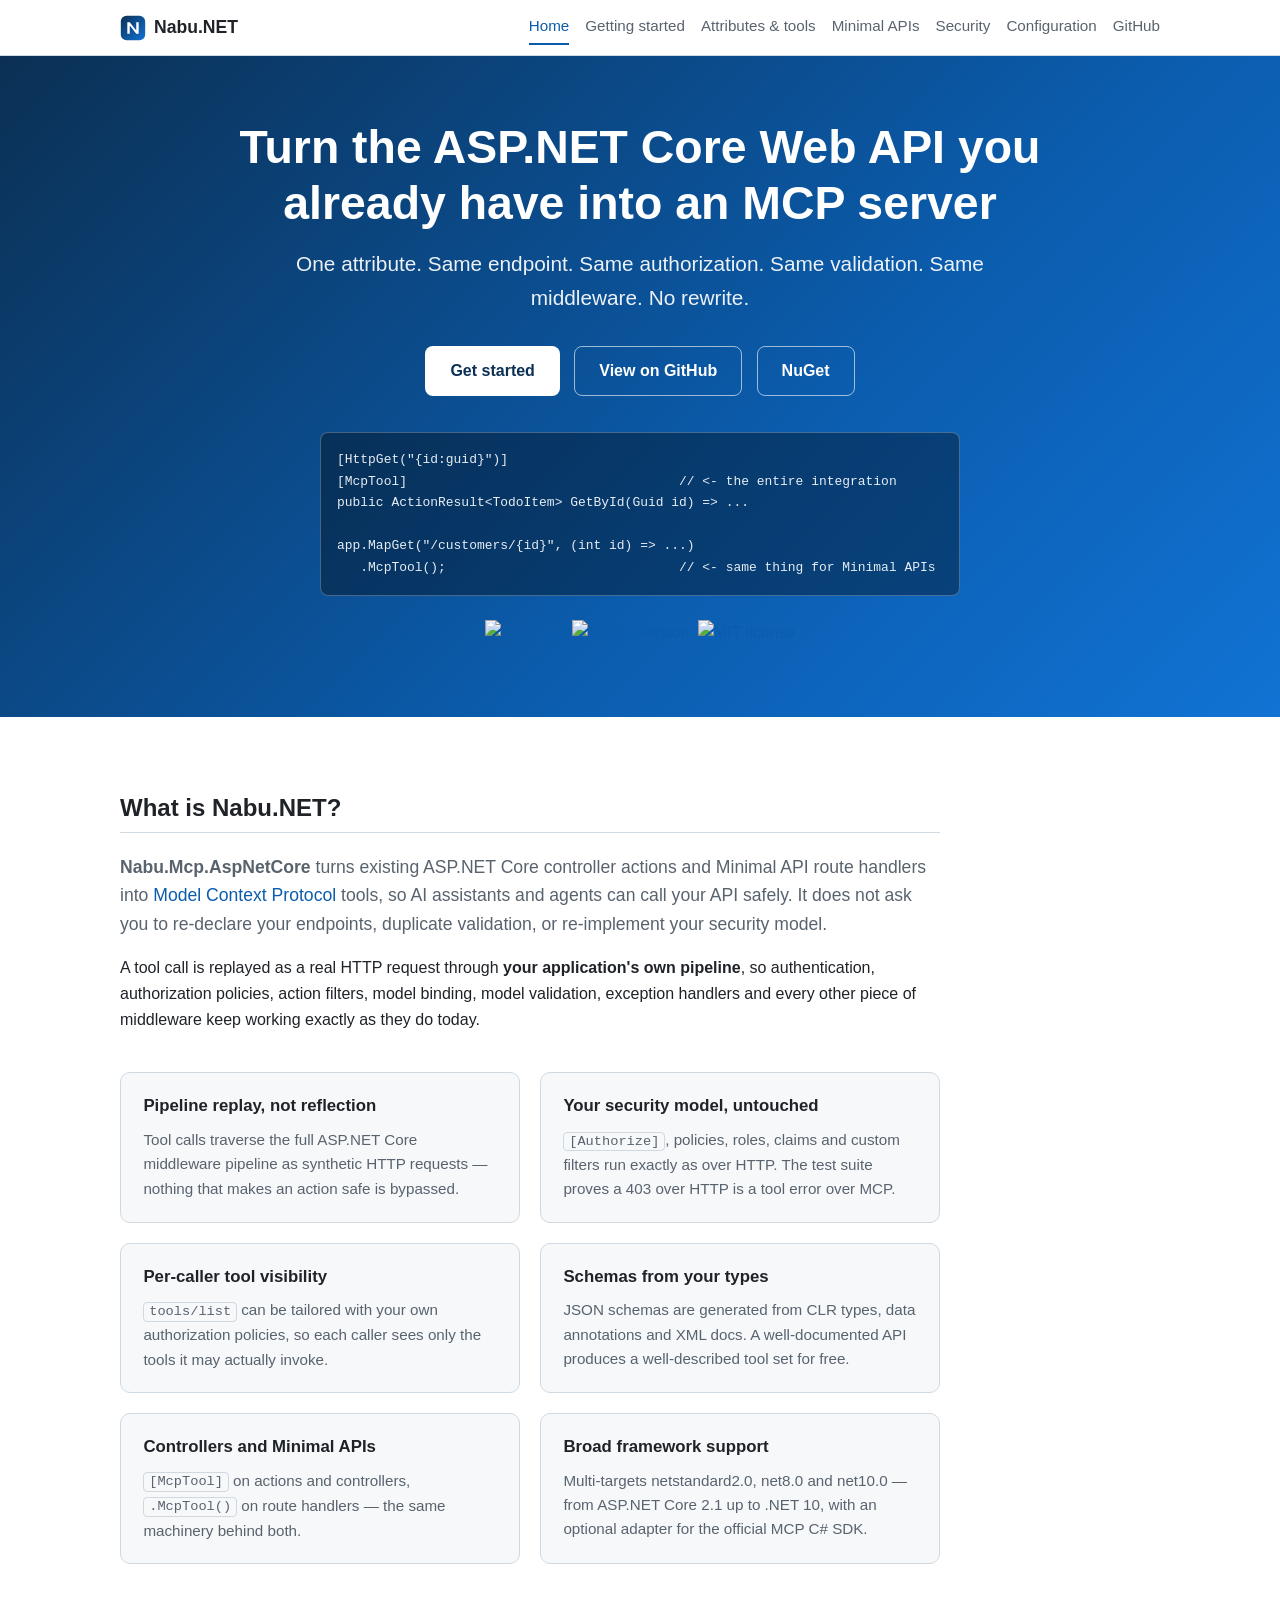
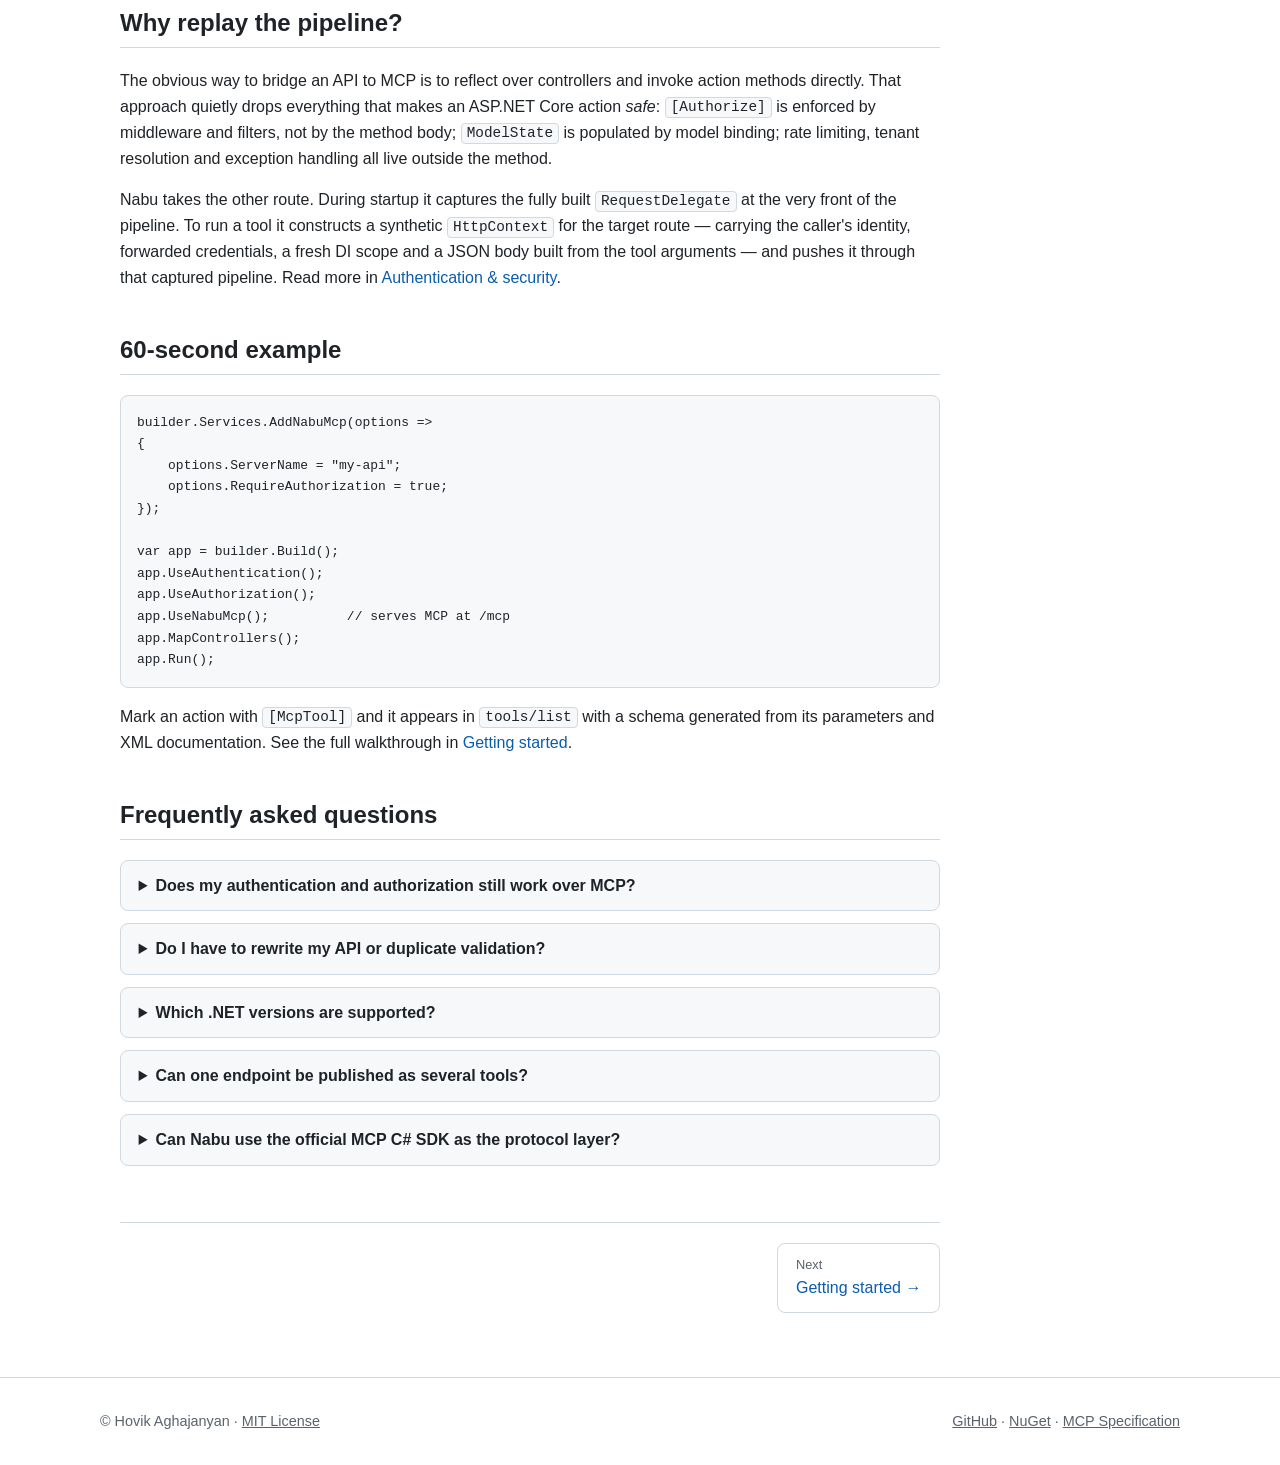
==== docs/index.html @ b9b26162 "Add SEO-optimized GitHub Pages documentation site - Static docs site under docs/: landing page, gett" ====
<!DOCTYPE html>
<html lang="en">
<head>
  <meta charset="utf-8">
  <meta name="viewport" content="width=device-width, initial-scale=1">
  <title>Nabu.NET — Turn your ASP.NET Core Web API into an MCP Server</title>
  <meta name="description" content="Nabu.Mcp.AspNetCore turns existing ASP.NET Core controllers and Minimal APIs into Model Context Protocol (MCP) tools with one attribute. Same endpoints, same authorization, same validation — no rewrite.">
  <link rel="canonical" href="https://hovik-aghajanyan.github.io/nabu.net/">
  <link rel="icon" type="image/svg+xml" href="assets/logo.svg">
  <link rel="stylesheet" href="assets/style.css">
  <link rel="sitemap" type="application/xml" href="sitemap.xml">

  <meta property="og:type" content="website">
  <meta property="og:site_name" content="Nabu.NET">
  <meta property="og:title" content="Nabu.NET — Turn your ASP.NET Core Web API into an MCP Server">
  <meta property="og:description" content="One attribute turns existing ASP.NET Core controllers and Minimal APIs into Model Context Protocol tools. Authentication, authorization, validation and middleware keep working.">
  <meta property="og:url" content="https://hovik-aghajanyan.github.io/nabu.net/">
  <meta property="og:image" content="https://hovik-aghajanyan.github.io/nabu.net/assets/og-image.png">
  <meta property="og:image:width" content="1200">
  <meta property="og:image:height" content="630">
  <meta name="twitter:card" content="summary_large_image">
  <meta name="twitter:title" content="Nabu.NET — Turn your ASP.NET Core Web API into an MCP Server">
  <meta name="twitter:description" content="One attribute turns existing ASP.NET Core controllers and Minimal APIs into Model Context Protocol tools — without rewriting your API.">
  <meta name="twitter:image" content="https://hovik-aghajanyan.github.io/nabu.net/assets/og-image.png">

  <script type="application/ld+json">
  {
    "@context": "https://schema.org",
    "@graph": [
      {
        "@type": "SoftwareSourceCode",
        "name": "Nabu.NET",
        "alternateName": "Nabu.Mcp.AspNetCore",
        "description": "A .NET library that turns existing ASP.NET Core controller actions and Minimal API route handlers into Model Context Protocol (MCP) tools. Tool calls are replayed as real HTTP requests through the application's own pipeline, so authentication, authorization, validation and middleware keep working.",
        "url": "https://hovik-aghajanyan.github.io/nabu.net/",
        "codeRepository": "https://github.com/hovik-aghajanyan/nabu.net",
        "programmingLanguage": "C#",
        "runtimePlatform": [".NET 8", ".NET 10", ".NET Standard 2.0"],
        "license": "https://opensource.org/licenses/MIT",
        "author": { "@type": "Person", "name": "Hovik Aghajanyan", "url": "https://aghajanyan.me" },
        "keywords": "MCP, Model Context Protocol, ASP.NET Core, Web API, Minimal API, C#, .NET, AI tools, LLM tools, MCP server"
      },
      {
        "@type": "FAQPage",
        "mainEntity": [
          {
            "@type": "Question",
            "name": "What is Nabu.NET?",
            "acceptedAnswer": {
              "@type": "Answer",
              "text": "Nabu.NET (package Nabu.Mcp.AspNetCore) is a .NET library that publishes existing ASP.NET Core controller actions and Minimal API route handlers as Model Context Protocol (MCP) tools. Adding the [McpTool] attribute — or the .McpTool() endpoint convention — is the entire integration."
            }
          },
          {
            "@type": "Question",
            "name": "Does my authentication and authorization still work over MCP?",
            "acceptedAnswer": {
              "@type": "Answer",
              "text": "Yes. Every tool call is replayed as a synthetic HTTP request through the application's own middleware pipeline, so [Authorize] attributes, policies, filters, model validation and exception handlers run exactly as they do for a real HTTP request. The same action that returns 403 over HTTP returns an isError tool result over MCP for the same caller."
            }
          },
          {
            "@type": "Question",
            "name": "Which .NET versions does Nabu.NET support?",
            "acceptedAnswer": {
              "@type": "Answer",
              "text": "The library multi-targets netstandard2.0 (for ASP.NET Core 2.1/2.2 apps), net8.0 and net10.0. Minimal API discovery requires endpoint routing and is available on the modern targets."
            }
          },
          {
            "@type": "Question",
            "name": "Do I have to rewrite my API or duplicate validation to expose MCP tools?",
            "acceptedAnswer": {
              "@type": "Answer",
              "text": "No. Nabu.NET reads the routing and model-binding metadata your API already declares, generates JSON schemas from your CLR types and XML documentation, and replays tool calls through the existing pipeline. There is nothing to re-declare and no second security model to maintain."
            }
          },
          {
            "@type": "Question",
            "name": "Can Nabu.NET use the official MCP C# SDK?",
            "acceptedAnswer": {
              "@type": "Answer",
              "text": "Yes. The Nabu.Mcp.ModelContextProtocol package serves Nabu's tools through the official ModelContextProtocol C# SDK instead of the built-in protocol layer, with the same discovery, visibility rules and pipeline replay."
            }
          }
        ]
      }
    ]
  }
  </script>
</head>
<body>

<header class="site-header">
  <div class="inner">
    <a class="brand" href="./"><img src="assets/logo.svg" alt="" width="26" height="26"> Nabu.NET</a>
    <nav class="site-nav" aria-label="Main">
      <a href="./" aria-current="page">Home</a>
      <a href="getting-started.html">Getting started</a>
      <a href="attributes-and-tools.html">Attributes &amp; tools</a>
      <a href="minimal-apis.html">Minimal APIs</a>
      <a href="security.html">Security</a>
      <a href="configuration.html">Configuration</a>
      <a href="https://github.com/hovik-aghajanyan/nabu.net" rel="noopener">GitHub</a>
    </nav>
  </div>
</header>

<div class="hero">
  <h1>Turn the ASP.NET Core Web API you already have into an MCP server</h1>
  <p class="tagline">One attribute. Same endpoint. Same authorization. Same validation. Same middleware. No rewrite.</p>
  <div class="actions">
    <a class="btn btn-primary" href="getting-started.html">Get started</a>
    <a class="btn btn-ghost" href="https://github.com/hovik-aghajanyan/nabu.net" rel="noopener">View on GitHub</a>
    <a class="btn btn-ghost" href="https://www.nuget.org/packages/Nabu.Mcp.AspNetCore" rel="noopener">NuGet</a>
  </div>
  <pre><code>[HttpGet("{id:guid}")]
[McpTool]                                   // &lt;- the entire integration
public ActionResult&lt;TodoItem&gt; GetById(Guid id) =&gt; ...

app.MapGet("/customers/{id}", (int id) =&gt; ...)
   .McpTool();                              // &lt;- same thing for Minimal APIs</code></pre>
  <div class="badges">
    <a href="https://github.com/hovik-aghajanyan/nabu.net/actions/workflows/ci.yml" rel="noopener"><img src="https://github.com/hovik-aghajanyan/nabu.net/actions/workflows/ci.yml/badge.svg" alt="CI status" loading="lazy"></a>
    <a href="https://www.nuget.org/packages/Nabu.Mcp.AspNetCore" rel="noopener"><img src="https://img.shields.io/nuget/v/Nabu.Mcp.AspNetCore.svg" alt="NuGet version" loading="lazy"></a>
    <a href="https://github.com/hovik-aghajanyan/nabu.net/blob/main/LICENSE" rel="noopener"><img src="https://img.shields.io/badge/license-MIT-blue.svg" alt="MIT license" loading="lazy"></a>
  </div>
</div>

<main>
  <article class="doc">
    <h2 id="what-is-nabu">What is Nabu.NET?</h2>
    <p class="lede">
      <strong>Nabu.Mcp.AspNetCore</strong> turns existing ASP.NET Core controller actions and Minimal API
      route handlers into <a href="https://modelcontextprotocol.io" rel="noopener">Model Context Protocol</a>
      tools, so AI assistants and agents can call your API safely. It does not ask you to re-declare your
      endpoints, duplicate validation, or re-implement your security model.
    </p>
    <p>
      A tool call is replayed as a real HTTP request through <strong>your application's own pipeline</strong>,
      so authentication, authorization policies, action filters, model binding, model validation, exception
      handlers and every other piece of middleware keep working exactly as they do today.
    </p>

    <div class="features">
      <div class="feature">
        <h3>Pipeline replay, not reflection</h3>
        <p>Tool calls traverse the full ASP.NET Core middleware pipeline as synthetic HTTP requests — nothing that makes an action safe is bypassed.</p>
      </div>
      <div class="feature">
        <h3>Your security model, untouched</h3>
        <p><code>[Authorize]</code>, policies, roles, claims and custom filters run exactly as over HTTP. The test suite proves a 403 over HTTP is a tool error over MCP.</p>
      </div>
      <div class="feature">
        <h3>Per-caller tool visibility</h3>
        <p><code>tools/list</code> can be tailored with your own authorization policies, so each caller sees only the tools it may actually invoke.</p>
      </div>
      <div class="feature">
        <h3>Schemas from your types</h3>
        <p>JSON schemas are generated from CLR types, data annotations and XML docs. A well-documented API produces a well-described tool set for free.</p>
      </div>
      <div class="feature">
        <h3>Controllers and Minimal APIs</h3>
        <p><code>[McpTool]</code> on actions and controllers, <code>.McpTool()</code> on route handlers — the same machinery behind both.</p>
      </div>
      <div class="feature">
        <h3>Broad framework support</h3>
        <p>Multi-targets netstandard2.0, net8.0 and net10.0 — from ASP.NET Core 2.1 up to .NET 10, with an optional adapter for the official MCP C# SDK.</p>
      </div>
    </div>

    <h2 id="why-pipeline-replay">Why replay the pipeline?</h2>
    <p>
      The obvious way to bridge an API to MCP is to reflect over controllers and invoke action methods
      directly. That approach quietly drops everything that makes an ASP.NET Core action <em>safe</em>:
      <code>[Authorize]</code> is enforced by middleware and filters, not by the method body;
      <code>ModelState</code> is populated by model binding; rate limiting, tenant resolution and exception
      handling all live outside the method.
    </p>
    <p>
      Nabu takes the other route. During startup it captures the fully built <code>RequestDelegate</code>
      at the very front of the pipeline. To run a tool it constructs a synthetic <code>HttpContext</code>
      for the target route — carrying the caller's identity, forwarded credentials, a fresh DI scope and a
      JSON body built from the tool arguments — and pushes it through that captured pipeline.
      Read more in <a href="security.html">Authentication &amp; security</a>.
    </p>

    <h2 id="quick-example">60-second example</h2>
    <pre><code>builder.Services.AddNabuMcp(options =&gt;
{
    options.ServerName = "my-api";
    options.RequireAuthorization = true;
});

var app = builder.Build();
app.UseAuthentication();
app.UseAuthorization();
app.UseNabuMcp();          // serves MCP at /mcp
app.MapControllers();
app.Run();</code></pre>
    <p>
      Mark an action with <code>[McpTool]</code> and it appears in <code>tools/list</code> with a schema
      generated from its parameters and XML documentation. See the full walkthrough in
      <a href="getting-started.html">Getting started</a>.
    </p>

    <h2 id="faq">Frequently asked questions</h2>
    <details class="faq">
      <summary>Does my authentication and authorization still work over MCP?</summary>
      <p>Yes. Every tool call runs through the application's own middleware pipeline, so
      <code>[Authorize]</code>, policies, filters and validation behave exactly as for a real HTTP request.
      Details in <a href="security.html">Authentication &amp; security</a>.</p>
    </details>
    <details class="faq">
      <summary>Do I have to rewrite my API or duplicate validation?</summary>
      <p>No. Nabu reads the routing and binding metadata your API already declares and replays tool calls
      through the existing pipeline. There is nothing to re-declare and no second security model to maintain.</p>
    </details>
    <details class="faq">
      <summary>Which .NET versions are supported?</summary>
      <p>netstandard2.0 (ASP.NET Core 2.1/2.2), net8.0 and net10.0. See
      <a href="configuration.html#target-frameworks">Target frameworks</a>.</p>
    </details>
    <details class="faq">
      <summary>Can one endpoint be published as several tools?</summary>
      <p>Yes — apply <code>[McpTool]</code> repeatedly with different names, parameter subsets and pinned
      constants. See <a href="attributes-and-tools.html#one-action-several-tools">One action, several tools</a>.</p>
    </details>
    <details class="faq">
      <summary>Can Nabu use the official MCP C# SDK as the protocol layer?</summary>
      <p>Yes. The <code>Nabu.Mcp.ModelContextProtocol</code> package mounts the official SDK's Streamable
      HTTP endpoint while Nabu answers <code>tools/list</code> and <code>tools/call</code> behind it.
      See <a href="configuration.html#official-sdk">Using the official MCP SDK</a>.</p>
    </details>

    <div class="pager">
      <span></span>
      <a href="getting-started.html"><span class="dir">Next</span>Getting started →</a>
    </div>
  </article>
</main>

<footer class="site-footer">
  <div class="inner">
    <span>© Hovik Aghajanyan · <a href="https://github.com/hovik-aghajanyan/nabu.net/blob/main/LICENSE" rel="noopener">MIT License</a></span>
    <span><a href="https://github.com/hovik-aghajanyan/nabu.net" rel="noopener">GitHub</a> · <a href="https://www.nuget.org/packages/Nabu.Mcp.AspNetCore" rel="noopener">NuGet</a> · <a href="https://modelcontextprotocol.io" rel="noopener">MCP Specification</a></span>
  </div>
</footer>

</body>
</html>
---- docs/assets/style.css ----
/* Nabu.NET documentation site */
:root {
  --bg: #ffffff;
  --bg-soft: #f6f8fa;
  --bg-code: #f6f8fa;
  --text: #1f2328;
  --text-soft: #59636e;
  --accent: #0b5cad;
  --accent-strong: #0a4f95;
  --border: #d1d9e0;
  --hero-bg: linear-gradient(135deg, #0b3054 0%, #0b5cad 60%, #1173d4 100%);
  --hero-text: #ffffff;
  --badge-bg: #ddf4ff;
  --badge-text: #0b5cad;
  --table-stripe: #f6f8fa;
}

@media (prefers-color-scheme: dark) {
  :root {
    --bg: #0d1117;
    --bg-soft: #161b22;
    --bg-code: #161b22;
    --text: #e6edf3;
    --text-soft: #9198a1;
    --accent: #58a6ff;
    --accent-strong: #79b8ff;
    --border: #30363d;
    --hero-bg: linear-gradient(135deg, #0a2540 0%, #0b3d6e 60%, #0b5cad 100%);
    --hero-text: #e6edf3;
    --badge-bg: #0b3d6e;
    --badge-text: #9ecbff;
    --table-stripe: #161b22;
  }
}

* { box-sizing: border-box; }

html { scroll-behavior: smooth; }

body {
  margin: 0;
  font-family: -apple-system, BlinkMacSystemFont, "Segoe UI", "Noto Sans", Helvetica, Arial, sans-serif;
  font-size: 16px;
  line-height: 1.6;
  color: var(--text);
  background: var(--bg);
}

a { color: var(--accent); text-decoration: none; }
a:hover { text-decoration: underline; }

code, pre {
  font-family: ui-monospace, SFMono-Regular, "SF Mono", Menlo, Consolas, "Liberation Mono", monospace;
  font-size: 0.9em;
}

code {
  background: var(--bg-code);
  border: 1px solid var(--border);
  border-radius: 4px;
  padding: 0.1em 0.35em;
}

pre {
  background: var(--bg-code);
  border: 1px solid var(--border);
  border-radius: 8px;
  padding: 1rem;
  overflow-x: auto;
  line-height: 1.5;
}

pre code { background: none; border: none; padding: 0; }

/* Header / nav */
.site-header {
  position: sticky;
  top: 0;
  z-index: 10;
  background: var(--bg);
  border-bottom: 1px solid var(--border);
}

.site-header .inner {
  max-width: 1080px;
  margin: 0 auto;
  padding: 0.65rem 1.25rem;
  display: flex;
  align-items: center;
  gap: 1.25rem;
  flex-wrap: wrap;
}

.brand {
  font-weight: 700;
  font-size: 1.1rem;
  color: var(--text);
  display: flex;
  align-items: center;
  gap: 0.5rem;
}

.brand:hover { text-decoration: none; }
.brand img { width: 26px; height: 26px; }

.site-nav { display: flex; gap: 1rem; flex-wrap: wrap; margin-left: auto; }

.site-nav a {
  color: var(--text-soft);
  font-size: 0.95rem;
  padding: 0.25rem 0;
  border-bottom: 2px solid transparent;
}

.site-nav a:hover { color: var(--accent); text-decoration: none; }
.site-nav a[aria-current="page"] { color: var(--accent); border-bottom-color: var(--accent); }

/* Hero */
.hero {
  background: var(--hero-bg);
  color: var(--hero-text);
  padding: 4rem 1.25rem 4.5rem;
  text-align: center;
}

.hero h1 {
  font-size: clamp(1.8rem, 4.5vw, 2.9rem);
  margin: 0 auto 1rem;
  max-width: 820px;
  line-height: 1.2;
}

.hero p.tagline {
  font-size: clamp(1.05rem, 2.2vw, 1.3rem);
  max-width: 720px;
  margin: 0 auto 2rem;
  opacity: 0.92;
}

.hero .actions { display: flex; gap: 0.9rem; justify-content: center; flex-wrap: wrap; }

.btn {
  display: inline-block;
  padding: 0.7rem 1.5rem;
  border-radius: 8px;
  font-weight: 600;
  border: 1px solid transparent;
}

.btn-primary { background: #ffffff; color: #0b3054; }
.btn-primary:hover { background: #eef4fb; text-decoration: none; }
.btn-ghost { border-color: rgba(255, 255, 255, 0.6); color: var(--hero-text); }
.btn-ghost:hover { background: rgba(255, 255, 255, 0.12); text-decoration: none; }

.hero pre {
  max-width: 640px;
  margin: 2.25rem auto 0;
  text-align: left;
  background: rgba(0, 0, 0, 0.35);
  border-color: rgba(255, 255, 255, 0.25);
  color: #e6edf3;
}

/* Layout */
main { max-width: 1080px; margin: 0 auto; padding: 2rem 1.25rem 4rem; }

article.doc { max-width: 820px; }

h1 { font-size: 2rem; line-height: 1.25; margin: 0.5rem 0 1rem; }
h2 { font-size: 1.5rem; margin-top: 2.5rem; padding-bottom: 0.3rem; border-bottom: 1px solid var(--border); }
h3 { font-size: 1.2rem; margin-top: 2rem; }

h2 a.anchor, h3 a.anchor { color: inherit; }
h2 a.anchor:hover, h3 a.anchor:hover { color: var(--accent); text-decoration: none; }

.lede { font-size: 1.1rem; color: var(--text-soft); }

/* Feature grid */
.features {
  display: grid;
  grid-template-columns: repeat(auto-fit, minmax(280px, 1fr));
  gap: 1.25rem;
  margin: 2.5rem 0;
}

.feature {
  border: 1px solid var(--border);
  border-radius: 10px;
  padding: 1.25rem 1.4rem;
  background: var(--bg-soft);
}

.feature h3 { margin: 0 0 0.5rem; font-size: 1.05rem; }
.feature p { margin: 0; color: var(--text-soft); font-size: 0.95rem; }

/* Tables */
table {
  width: 100%;
  border-collapse: collapse;
  margin: 1.25rem 0;
  font-size: 0.95rem;
  display: block;
  overflow-x: auto;
}

th, td {
  border: 1px solid var(--border);
  padding: 0.5rem 0.8rem;
  text-align: left;
  vertical-align: top;
}

th { background: var(--bg-soft); }
tbody tr:nth-child(even) { background: var(--table-stripe); }

/* Callouts */
.note, .warning {
  border-left: 4px solid var(--accent);
  background: var(--bg-soft);
  border-radius: 0 8px 8px 0;
  padding: 0.8rem 1.1rem;
  margin: 1.25rem 0;
}

.warning { border-left-color: #d4a72c; }

/* Prev / next pager */
.pager {
  display: flex;
  justify-content: space-between;
  gap: 1rem;
  margin-top: 3.5rem;
  padding-top: 1.25rem;
  border-top: 1px solid var(--border);
  flex-wrap: wrap;
}

.pager a {
  border: 1px solid var(--border);
  border-radius: 8px;
  padding: 0.7rem 1.1rem;
  max-width: 48%;
}

.pager a:hover { border-color: var(--accent); text-decoration: none; }
.pager .dir { display: block; font-size: 0.8rem; color: var(--text-soft); }

/* FAQ */
details.faq {
  border: 1px solid var(--border);
  border-radius: 8px;
  padding: 0.75rem 1.1rem;
  margin: 0.75rem 0;
  background: var(--bg-soft);
}

details.faq summary { cursor: pointer; font-weight: 600; }
details.faq[open] summary { margin-bottom: 0.5rem; }

/* Footer */
.site-footer {
  border-top: 1px solid var(--border);
  padding: 2rem 1.25rem;
  color: var(--text-soft);
  font-size: 0.9rem;
}

.site-footer .inner {
  max-width: 1080px;
  margin: 0 auto;
  display: flex;
  justify-content: space-between;
  gap: 1rem;
  flex-wrap: wrap;
}

.site-footer a { color: var(--text-soft); text-decoration: underline; }
.site-footer a:hover { color: var(--accent); }

/* Badges row */
.badges { display: flex; gap: 0.5rem; justify-content: center; flex-wrap: wrap; margin-top: 1.5rem; }
.badges img { height: 20px; }

@media (max-width: 640px) {
  .hero { padding: 3rem 1rem; }
  .pager a { max-width: 100%; }
}
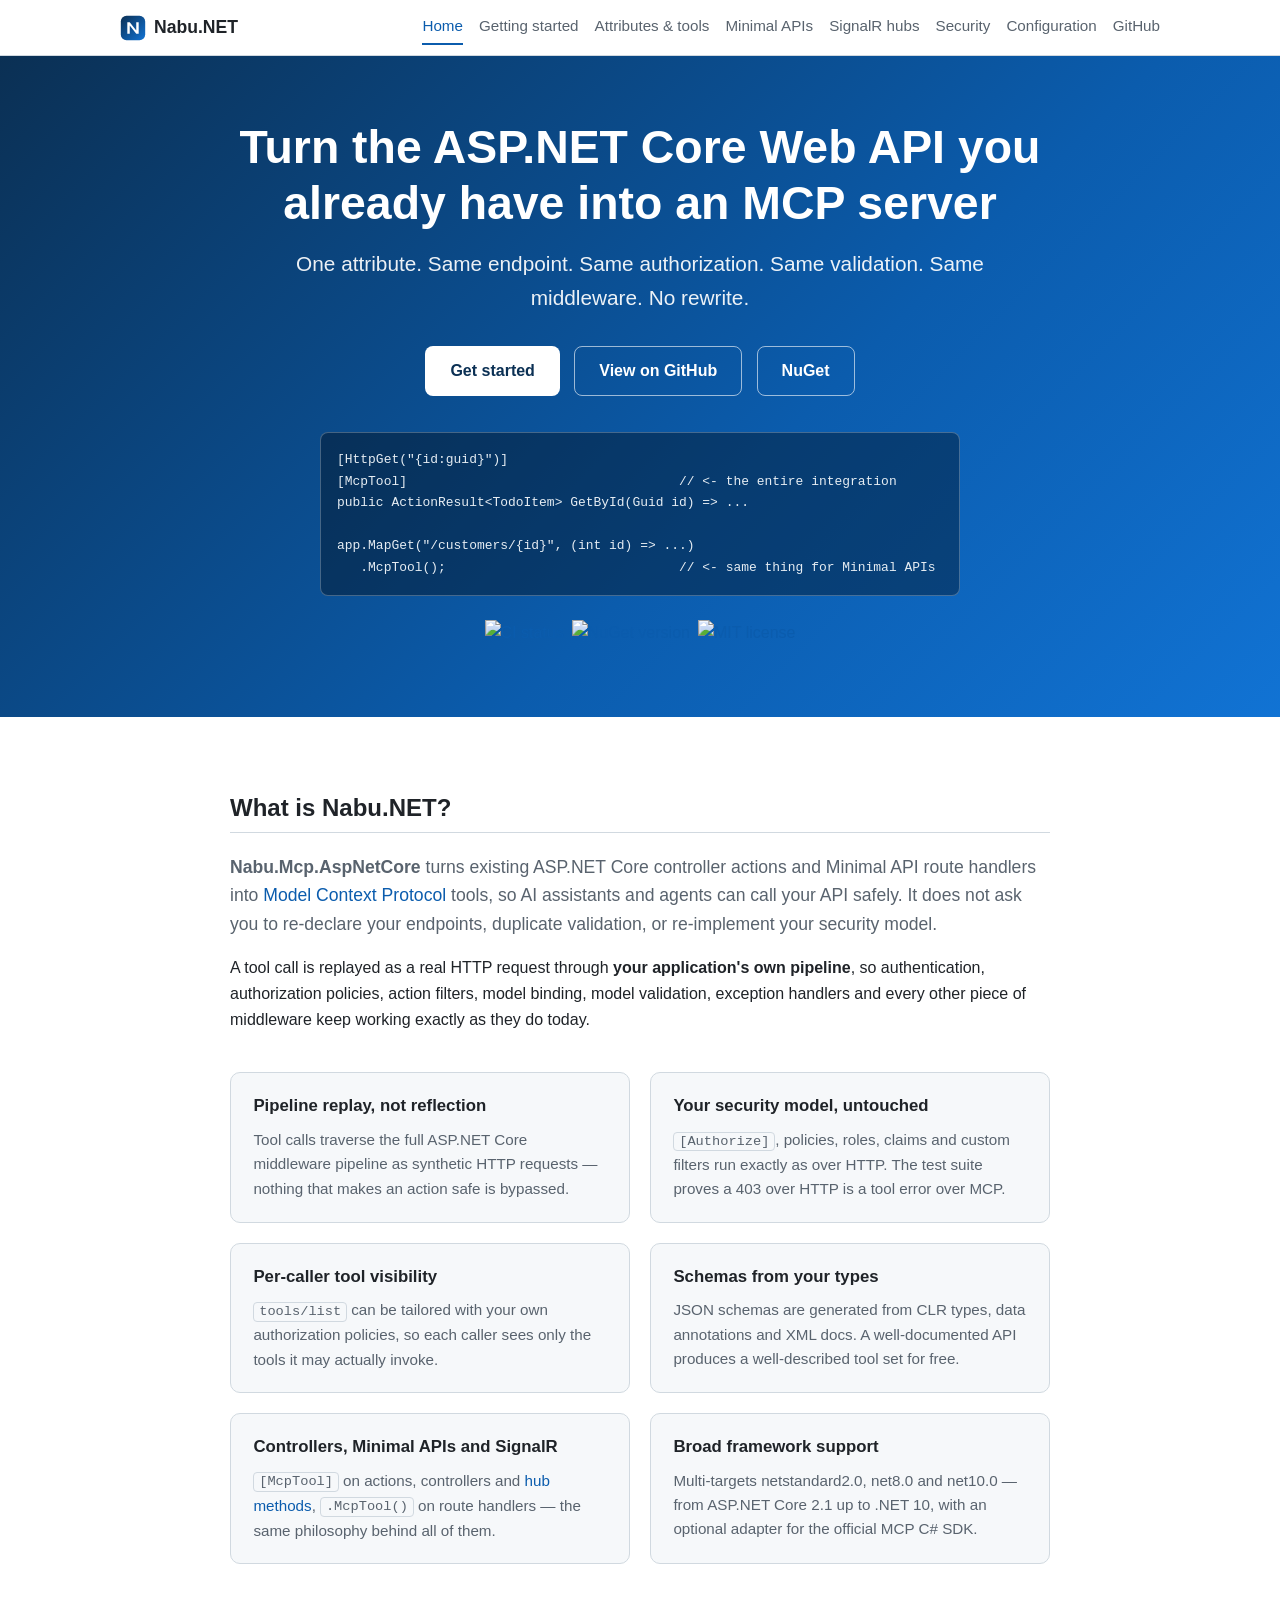
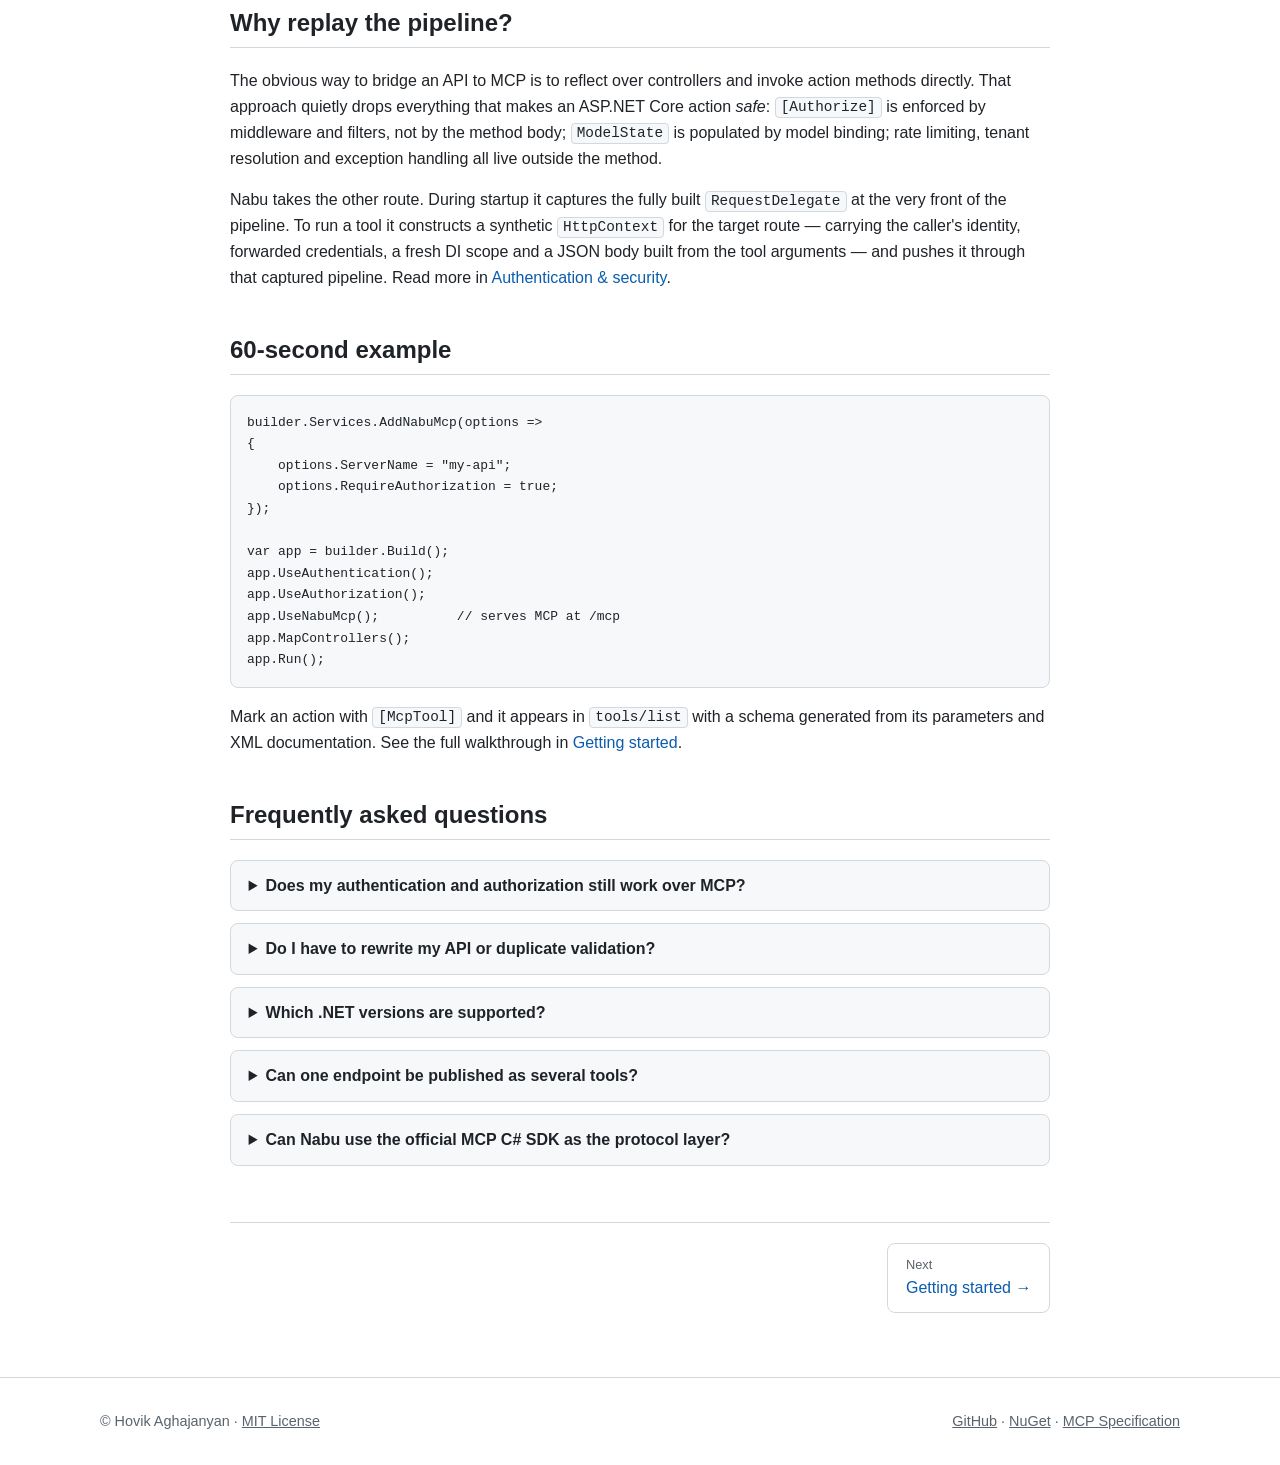
==== commit b8cd3c75: "Document the SignalR extension: README, docs site, release workflow New docs/signalr.html page with " ====
--- a/docs/index.html
+++ b/docs/index.html
@@ -99,6 +99,7 @@
       <a href="getting-started.html">Getting started</a>
       <a href="attributes-and-tools.html">Attributes &amp; tools</a>
       <a href="minimal-apis.html">Minimal APIs</a>
+      <a href="signalr.html">SignalR hubs</a>
       <a href="security.html">Security</a>
       <a href="configuration.html">Configuration</a>
       <a href="https://github.com/hovik-aghajanyan/nabu.net" rel="noopener">GitHub</a>
@@ -160,8 +161,8 @@
         <p>JSON schemas are generated from CLR types, data annotations and XML docs. A well-documented API produces a well-described tool set for free.</p>
       </div>
       <div class="feature">
-        <h3>Controllers and Minimal APIs</h3>
-        <p><code>[McpTool]</code> on actions and controllers, <code>.McpTool()</code> on route handlers — the same machinery behind both.</p>
+        <h3>Controllers, Minimal APIs and SignalR</h3>
+        <p><code>[McpTool]</code> on actions, controllers and <a href="signalr.html">hub methods</a>, <code>.McpTool()</code> on route handlers — the same philosophy behind all of them.</p>
       </div>
       <div class="feature">
         <h3>Broad framework support</h3>
--- a/docs/assets/style.css
+++ b/docs/assets/style.css
@@ -164,7 +164,7 @@
 /* Layout */
 main { max-width: 1080px; margin: 0 auto; padding: 2rem 1.25rem 4rem; }
 
-article.doc { max-width: 820px; }
+article.doc { max-width: 820px; margin: auto; }
 
 h1 { font-size: 2rem; line-height: 1.25; margin: 0.5rem 0 1rem; }
 h2 { font-size: 1.5rem; margin-top: 2.5rem; padding-bottom: 0.3rem; border-bottom: 1px solid var(--border); }
